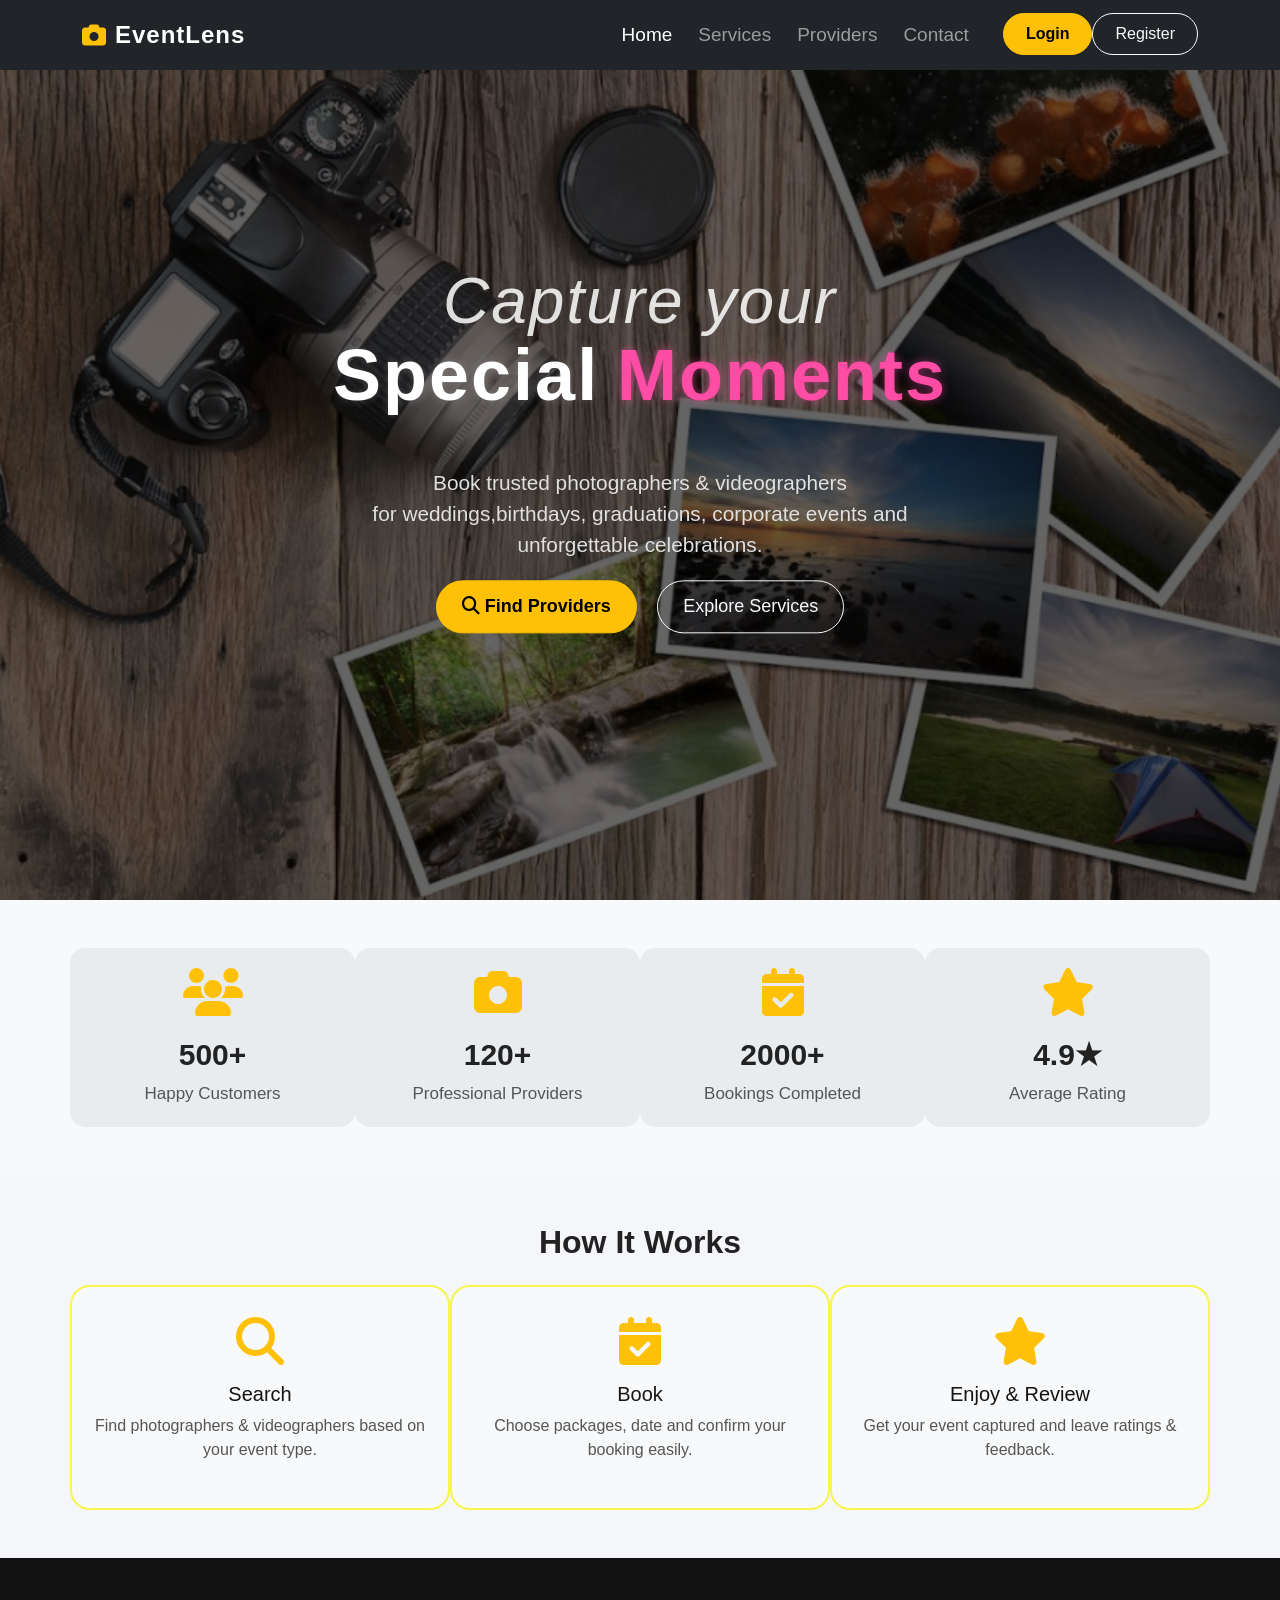
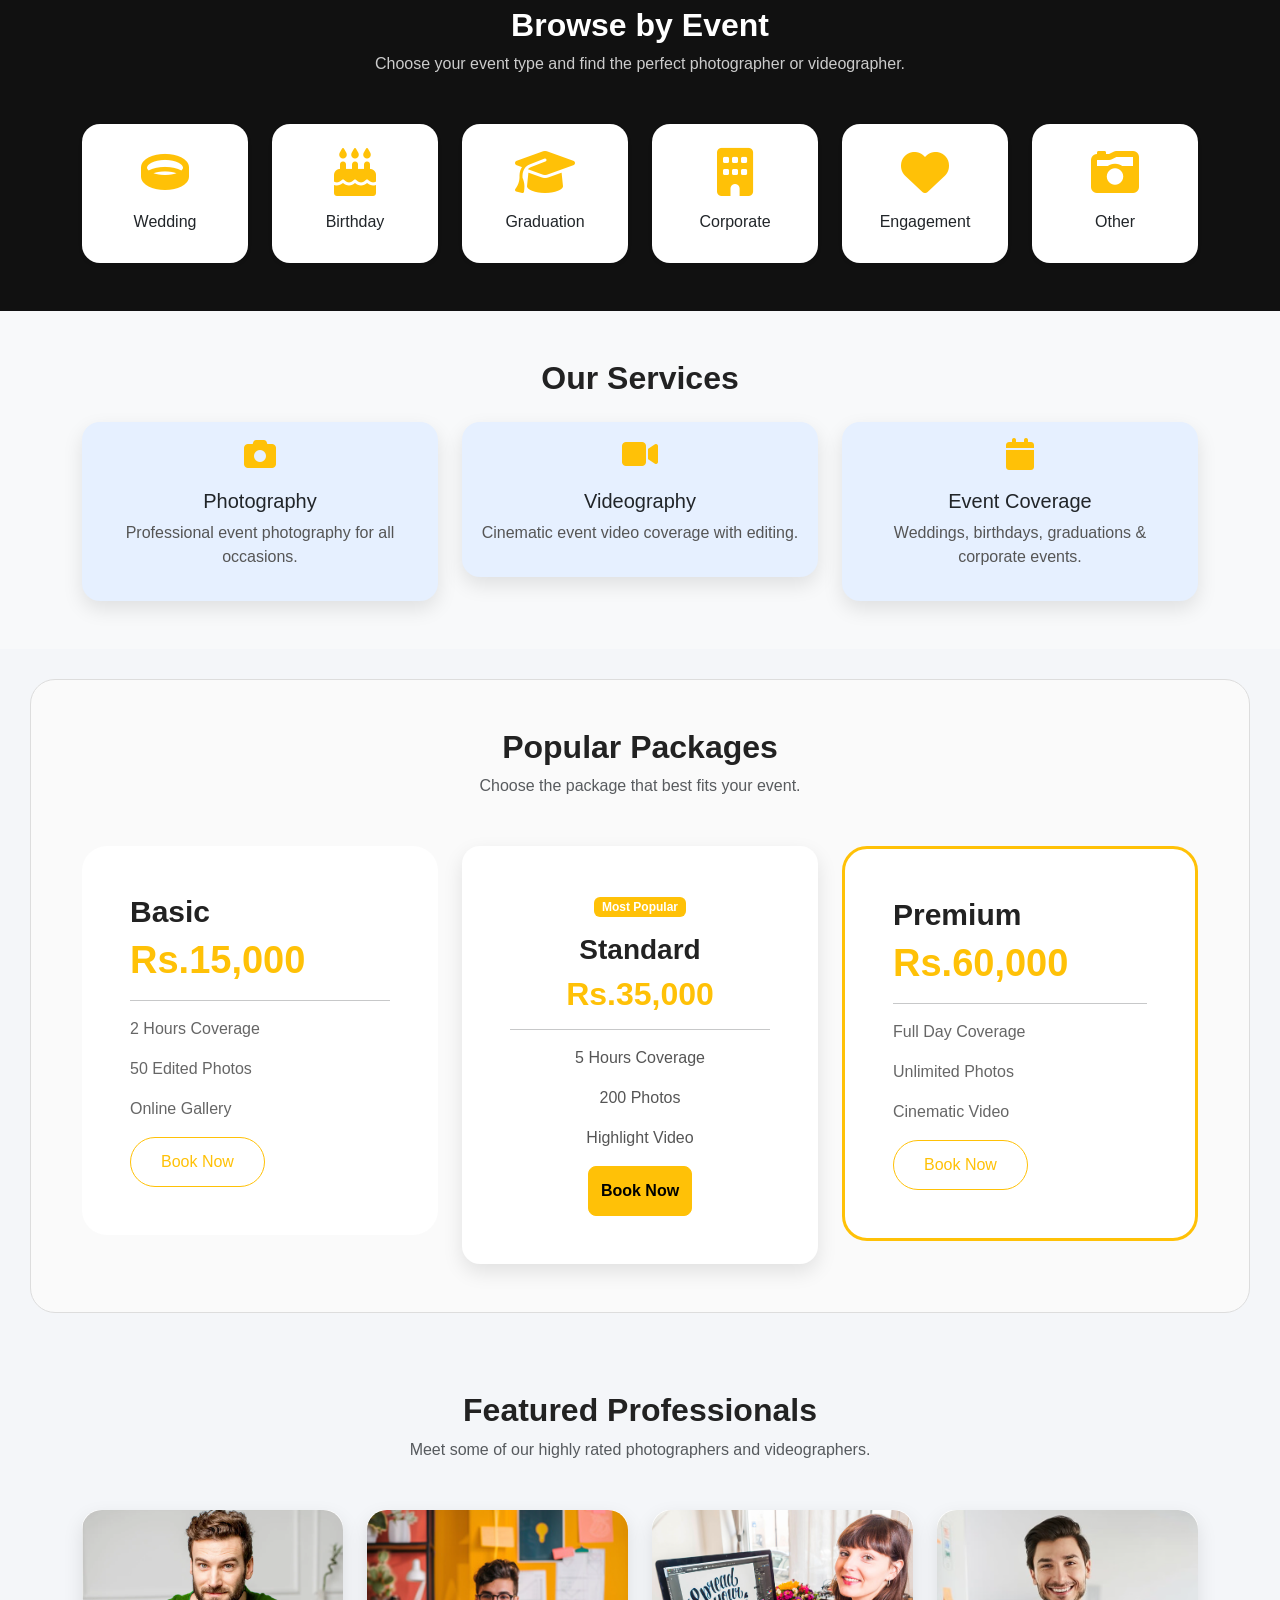
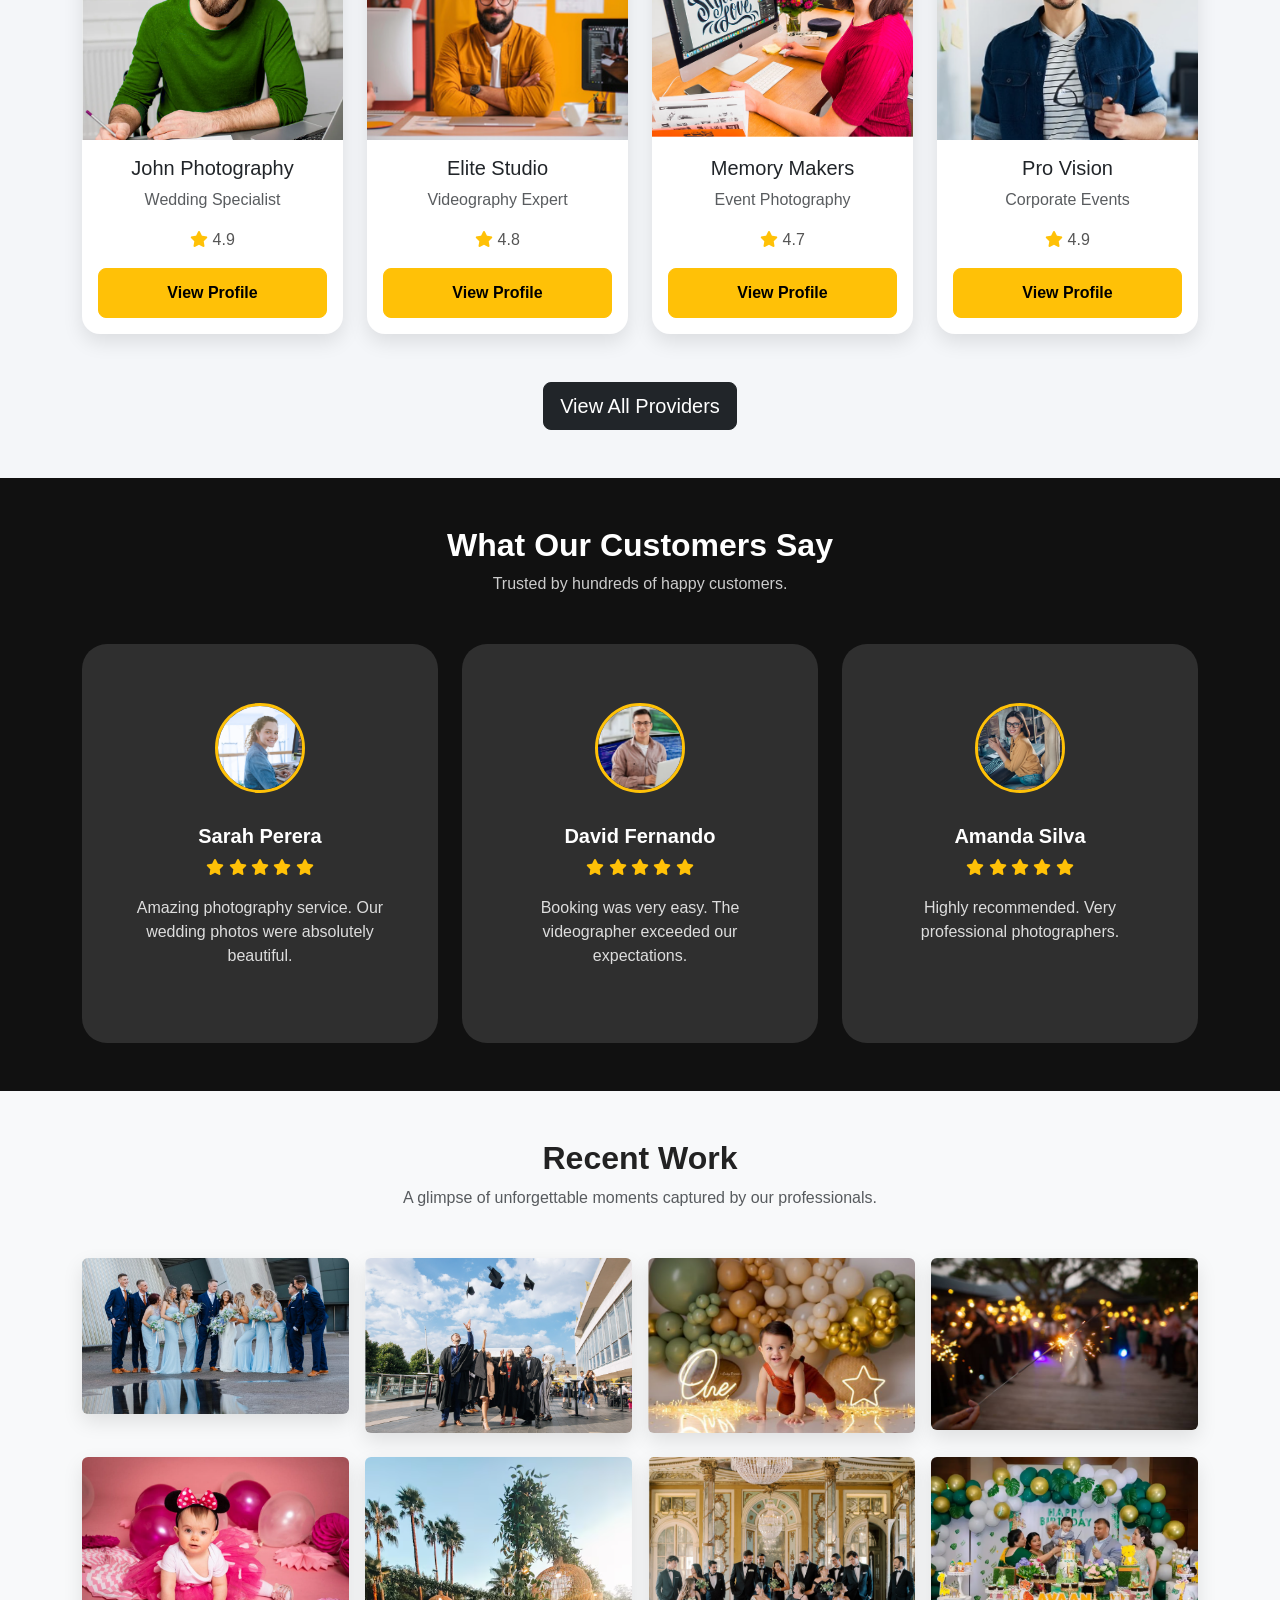
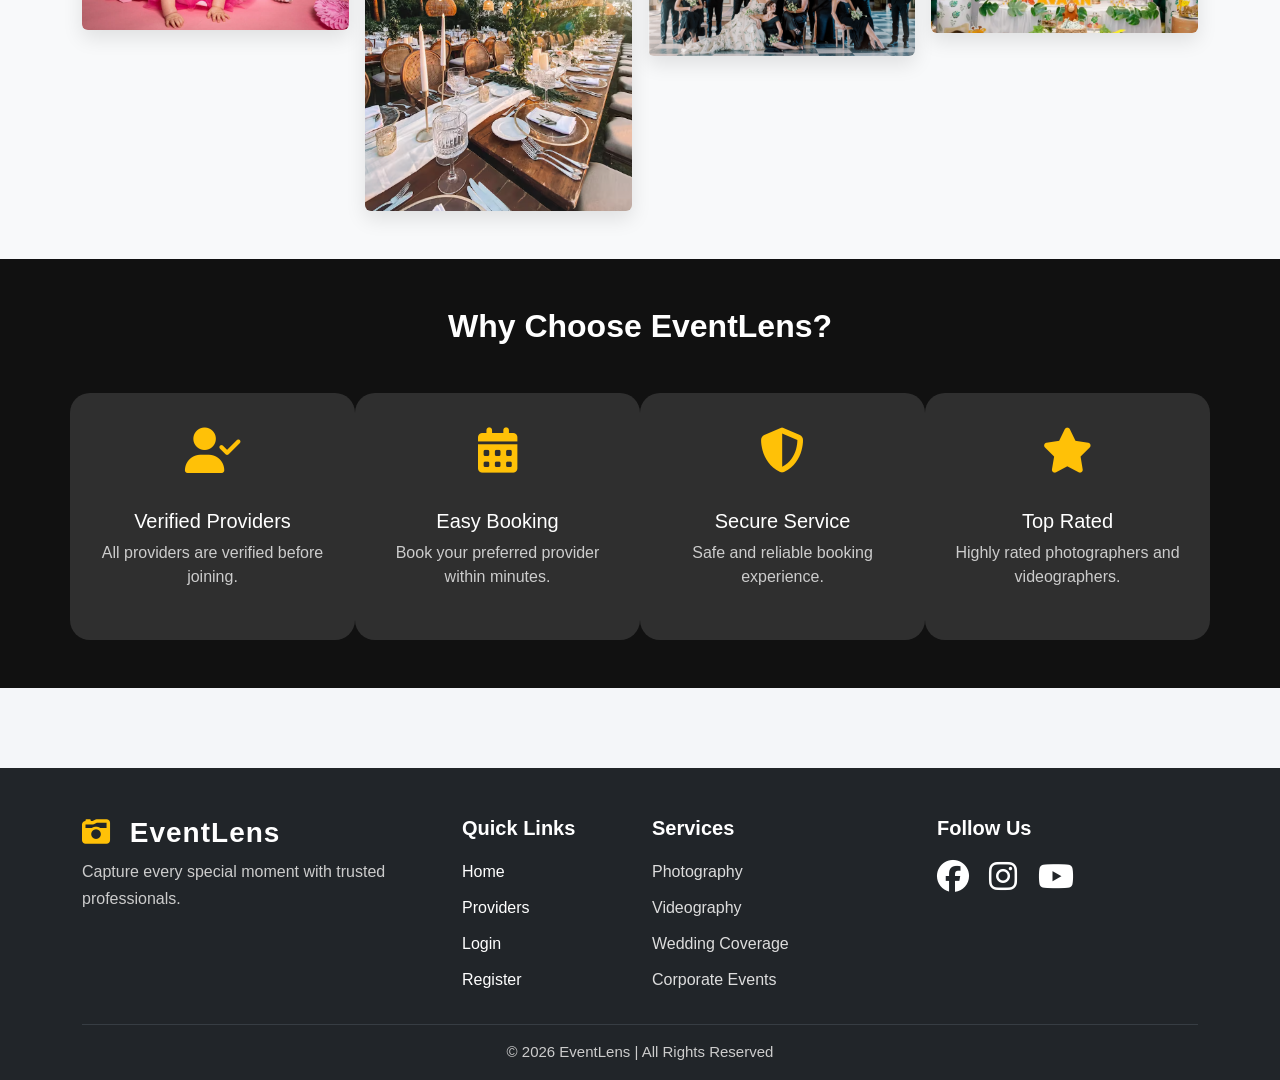
==== src/main/resources/static/index.html @ 2c68b1b3 "Initial project upload" ====
<!DOCTYPE html>
<html lang="en">
<head>
    <meta charset="UTF-8">
    <meta name="viewport" content="width=device-width, initial-scale=1.0">
    <title>EventLens | Photography & Videography Booking</title>

    <!-- Bootstrap -->
    <link href="https://cdn.jsdelivr.net/npm/bootstrap@5.3.3/dist/css/bootstrap.min.css" rel="stylesheet">

    <!-- Custom CSS -->
    <link rel="stylesheet" href="styles/style.css">

    <!-- Icons -->
    <link href="https://cdnjs.cloudflare.com/ajax/libs/font-awesome/6.5.1/css/all.min.css" rel="stylesheet">
</head>

<body>

<!-- ================= NAVBAR ================= -->
<nav class="navbar navbar-expand-lg navbar-dark bg-dark fixed-top">
    <div class="container">
        <a class="navbar-brand fw-bold d-flex align-items-center" href="index.html">
            <i class="fa fa-camera text-warning me-2 fs-4"></i>
            EventLens
        </a>

        <button class="navbar-toggler" type="button" data-bs-toggle="collapse" data-bs-target="#navMenu">
            <span class="navbar-toggler-icon"></span>
        </button>

        <div class="collapse navbar-collapse" id="navMenu">
            <ul class="navbar-nav ms-auto">
                <li class="nav-item"><a class="nav-link" href="#">Home</a></li>
                <li class="nav-item"><a class="nav-link" href="#services">Services</a></li>
                <li class="nav-item"><a class="nav-link" href="#providers">Providers</a></li>
                <li class="nav-item"><a class="nav-link" href="#contact">Contact</a></li>
                <li class="nav-item">
                    <a class="btn btn-warning ms-3" href="pages/login.html">Login</a>
                <li class="nav-item">
                    <a href="pages/register.html"
                       class="btn btn-outline-light">

                        Register

                    </a>

                </li>

                </li>
            </ul>
        </div>
    </div>
</nav>

<!-- ================= HERO SECTION ================= -->
<header class="hero-section">

    <div class="slide active" style="background-image: url('images/slide1.jpg');"></div>
    <div class="slide" style="background-image: url('images/slide2.jpg');"></div>
    <div class="slide" style="background-image: url('images/slide3.jpg');"></div>

    <div class="overlay"></div>

    <div class="hero-content text-center text-white">
        <h1 class="hero-title">
            <span class="capture-text">Capture your</span><br>

            <span class="bold-white big-text">Special</span>
            <span class="bold-pink big-text">Moments</span>
        </h1>

        <p class="hero-subtext">


            <br> Book trusted photographers & videographers
            <br>for weddings,birthdays, graduations, corporate events and </br>
            unforgettable celebrations.



        </p>

        <a href="providers.html"
           class="btn btn-warning btn-lg me-3">

            <i class="fa-solid fa-magnifying-glass"></i>

            Find Providers

        </a>

        <a href="#services"
           class="btn btn-outline-light btn-lg">

            Explore Services

        </a>
    </div>

</header>



<!-- ================= STATISTICS ================= -->

<section class="py-5 bg-light">

    <div class="container">

        <div class="row text-center">

            <div class="col-md-3 statistics-box">
                <i class="fa-solid fa-users fa-3x text-warning"></i>
                <h2 class="mt-3 fw-bold">500+</h2>
                <p>Happy Customers</p>
            </div>


            <div class="col-md-3 statistics-box">
                <i class="fa-solid fa-camera fa-3x text-warning"></i>
                <h2 class="mt-3 fw-bold">120+</h2>
                <p>Professional Providers</p>
            </div>


            <div class="col-md-3 statistics-box">
                <i class="fa-solid fa-calendar-check fa-3x text-warning"></i>
                <h2 class="mt-3 fw-bold">2000+</h2>
                <p>Bookings Completed</p>
            </div>


            <div class="col-md-3 statistics-box">
                <i class="fa-solid fa-star fa-3x text-warning"></i>
                <h2 class="mt-3 fw-bold">4.9★</h2>
                <p>Average Rating</p>
            </div>


        </div>

    </div>

</section>

<!-- ================= HOW IT WORKS ================= -->
<section class="py-5 text-center">
    <div class="container">
        <h2 class="mb-4">How It Works</h2>
        <div class="row">

            <div class="col-md-4 how-card">
                <i class="fa fa-search fa-3x text-warning"></i>
                <h5 class="mt-3">Search</h5>
                <p>Find photographers & videographers based on your event type.</p>
            </div>

            <div class="col-md-4 how-card">
                <i class="fa fa-calendar-check fa-3x text-warning"></i>
                <h5 class="mt-3">Book</h5>
                <p>Choose packages, date and confirm your booking easily.</p>
            </div>

            <div class="col-md-4 how-card">
                <i class="fa fa-star fa-3x text-warning"></i>
                <h5 class="mt-3">Enjoy & Review</h5>
                <p>Get your event captured and leave ratings & feedback.</p>
            </div>

        </div>
    </div>
</section>



<!-- ================= BROWSE BY EVENT ================= -->

<section class="py-5 event-section text-center">

    <div class="container">

        <h2 class="fw-bold mb-2">
            Browse by Event
        </h2>

        <p class="text-muted mb-5">
            Choose your event type and find the perfect photographer or videographer.
        </p>


        <div class="row g-4">


            <div class="col-md-2 col-6">
                <div class="card shadow-sm border-0 p-4">

                    <i class="fa-solid fa-ring fa-3x text-warning"></i>

                    <h6 class="mt-3">
                        Wedding
                    </h6>

                </div>
            </div>


            <div class="col-md-2 col-6">
                <div class="card shadow-sm border-0 p-4">

                    <i class="fa-solid fa-cake-candles fa-3x text-warning"></i>

                    <h6 class="mt-3">
                        Birthday
                    </h6>

                </div>
            </div>



            <div class="col-md-2 col-6">
                <div class="card shadow-sm border-0 p-4">

                    <i class="fa-solid fa-graduation-cap fa-3x text-warning"></i>

                    <h6 class="mt-3">
                        Graduation
                    </h6>

                </div>
            </div>



            <div class="col-md-2 col-6">
                <div class="card shadow-sm border-0 p-4">

                    <i class="fa-solid fa-building fa-3x text-warning"></i>

                    <h6 class="mt-3">
                        Corporate
                    </h6>

                </div>
            </div>



            <div class="col-md-2 col-6">
                <div class="card shadow-sm border-0 p-4">

                    <i class="fa-solid fa-heart fa-3x text-warning"></i>

                    <h6 class="mt-3">
                        Engagement
                    </h6>

                </div>
            </div>



            <div class="col-md-2 col-6">
                <div class="card shadow-sm border-0 p-4">

                    <i class="fa-solid fa-camera-retro fa-3x text-warning"></i>

                    <h6 class="mt-3">
                        Other
                    </h6>

                </div>
            </div>


        </div>

    </div>

</section>

<!-- ================= SERVICES ================= -->
<section id="services" class="py-5 bg-light text-center">
    <div class="container">
        <h2 class="mb-4">Our Services</h2>

        <div class="row">

            <div class="col-md-4">
                <div class="card service-card shadow">
                    <div class="card-body">
                        <i class="fa fa-camera fa-2x text-warning"></i>
                        <h5 class="mt-3">Photography</h5>
                        <p>Professional event photography for all occasions.</p>
                    </div>
                </div>
            </div>

            <div class="col-md-4">
                <div class="card service-card shadow">
                    <div class="card-body">
                        <i class="fa fa-video fa-2x text-warning"></i>
                        <h5 class="mt-3">Videography</h5>
                        <p>Cinematic event video coverage with editing.</p>
                    </div>
                </div>
            </div>

            <div class="col-md-4">
                <div class="card service-card shadow">
                    <div class="card-body">
                        <i class="fa fa-calendar fa-2x text-warning"></i>
                        <h5 class="mt-3">Event Coverage</h5>
                        <p>Weddings, birthdays, graduations & corporate events.</p>
                    </div>
                </div>
            </div>

        </div>
    </div>
</section>


<!-- ================= POPULAR PACKAGES ================= -->

<section class="py-5 package-section packages-border">

    <div class="container">

        <div class="text-center mb-5">

            <h2 class="fw-bold">
                Popular Packages
            </h2>

            <p class="text-muted">
                Choose the package that best fits your event.
            </p>

        </div>

        <div class="row g-4">

            <div class="col-lg-4">

                <div class="card package-card">

                    <div class="card-body p-5">

                        <h3>Basic</h3>

                        <h2 class="text-warning fw-bold">
                            Rs.15,000
                        </h2>

                        <hr>

                        <p>2 Hours Coverage</p>

                        <p>50 Edited Photos</p>

                        <p>Online Gallery</p>

                        <a href="providers.html"
                           class="btn btn-outline-warning">

                            Book Now

                        </a>

                    </div>

                </div>

            </div>

            <div class="col-lg-4">

                <div class="card shadow border-warning border-3 text-center h-100">

                    <div class="card-body p-5">

<span class="badge bg-warning mb-3">

Most Popular

</span>

                        <h3>Standard</h3>

                        <h2 class="text-warning fw-bold">
                            Rs.35,000
                        </h2>

                        <hr>

                        <p>5 Hours Coverage</p>

                        <p>200 Photos</p>

                        <p>Highlight Video</p>

                        <a href="providers.html"
                           class="btn btn-warning">

                            Book Now

                        </a>

                    </div>

                </div>

            </div>

            <div class="col-lg-4">

                <div class="card package-card popular-package">

                    <div class="card-body p-5">

                        <h3>Premium</h3>

                        <h2 class="text-warning fw-bold">
                            Rs.60,000
                        </h2>

                        <hr>

                        <p>Full Day Coverage</p>

                        <p>Unlimited Photos</p>

                        <p>Cinematic Video</p>

                        <a href="providers.html"
                           class="btn btn-outline-warning">

                            Book Now

                        </a>

                    </div>

                </div>

            </div>

        </div>

    </div>

</section>


<!-- ================= FEATURED PROVIDERS ================= -->

<section id="providers" class="py-5">

    <div class="container">

        <div class="text-center mb-5">

            <h2 class="fw-bold">
                Featured Professionals
            </h2>

            <p class="text-muted">
                Meet some of our highly rated photographers and videographers.
            </p>

        </div>

        <div class="row g-4">

            <!-- Provider 1 -->

            <div class="col-lg-3 col-md-6">

                <div class="card provider-card shadow border-0 h-100">

                    <img src="images/provider1.jpg" class="card-img-top home-provider-img">

                    <div class="card-body text-center">

                        <h5>John Photography</h5>

                        <p class="text-muted">
                            Wedding Specialist
                        </p>

                        <p>

                            <i class="fa-solid fa-star text-warning"></i>
                            4.9

                        </p>

                        <a href="provider_profile.html"
                           class="btn btn-warning w-100">

                            View Profile

                        </a>

                    </div>

                </div>

            </div>

            <!-- Provider 2 -->

            <div class="col-lg-3 col-md-6">

                <div class="card provider-card shadow border-0 h-100">

                    <img src="images/provider2.jpg" class="card-img-top home-provider-img">

                    <div class="card-body text-center">

                        <h5>Elite Studio</h5>

                        <p class="text-muted">
                            Videography Expert
                        </p>

                        <p>

                            <i class="fa-solid fa-star text-warning"></i>
                            4.8

                        </p>

                        <a href="provider_profile.html"
                           class="btn btn-warning w-100">

                            View Profile

                        </a>

                    </div>

                </div>

            </div>

            <!-- Provider 3 -->

            <div class="col-lg-3 col-md-6">

                <div class="card provider-card shadow border-0 h-100">

                    <img src="images/provider3.jpg" class="card-img-top home-provider-img">

                    <div class="card-body text-center">

                        <h5>Memory Makers</h5>

                        <p class="text-muted">
                            Event Photography
                        </p>

                        <p>

                            <i class="fa-solid fa-star text-warning"></i>
                            4.7

                        </p>

                        <a href="provider_profile.html"
                           class="btn btn-warning w-100">

                            View Profile

                        </a>

                    </div>

                </div>

            </div>

            <!-- Provider 4 -->

            <div class="col-lg-3 col-md-6">

                <div class="card provider-card shadow border-0 h-100">

                    <img src="images/provider4.jpg" class="card-img-top home-provider-img">

                    <div class="card-body text-center">

                        <h5>Pro Vision</h5>

                        <p class="text-muted">
                            Corporate Events
                        </p>

                        <p>

                            <i class="fa-solid fa-star text-warning"></i>
                            4.9

                        </p>

                        <a href="provider_profile.html"
                           class="btn btn-warning w-100">

                            View Profile

                        </a>

                    </div>

                </div>

            </div>

        </div>

        <div class="text-center mt-5">

            <a href="providers.html"
               class="btn btn-dark btn-lg">

                View All Providers

            </a>

        </div>

    </div>

</section>

<!-- ================= CUSTOMER TESTIMONIALS ================= -->

<section class="py-5 testimonial-section">

    <div class="container">

        <div class="text-center mb-5">

            <h2 class="fw-bold">What Our Customers Say</h2>

            <p class="text-muted">
                Trusted by hundreds of happy customers.
            </p>

        </div>

        <div class="row g-4">

            <div class="col-lg-4">

                <div class="testimonial-card">

                    <div class="card-body text-center p-4">

                        <img src="images/customer1.jpg"
                             class="rounded-circle mb-3"
                             width="90"
                             height="90">

                        <h5>Sarah Perera</h5>

                        <p>
                            <i class="fa-solid fa-star text-warning"></i>
                            <i class="fa-solid fa-star text-warning"></i>
                            <i class="fa-solid fa-star text-warning"></i>
                            <i class="fa-solid fa-star text-warning"></i>
                            <i class="fa-solid fa-star text-warning"></i>
                        </p>

                        <p class="text-muted">
                            Amazing photography service.
                            Our wedding photos were absolutely beautiful.
                        </p>

                    </div>

                </div>

            </div>

            <div class="col-lg-4">

                <div class="testimonial-card">

                    <div class="card-body text-center p-4">

                        <img src="images/customer2.jpg"
                             class="rounded-circle mb-3"
                             width="90"
                             height="90">

                        <h5>David Fernando</h5>

                        <p>
                            <i class="fa-solid fa-star text-warning"></i>
                            <i class="fa-solid fa-star text-warning"></i>
                            <i class="fa-solid fa-star text-warning"></i>
                            <i class="fa-solid fa-star text-warning"></i>
                            <i class="fa-solid fa-star text-warning"></i>
                        </p>

                        <p class="text-muted">
                            Booking was very easy.
                            The videographer exceeded our expectations.
                        </p>

                    </div>

                </div>

            </div>

            <div class="col-lg-4">

                <div class="testimonial-card">

                    <div class="card-body text-center p-4">

                        <img src="images/customer3.jpg"
                             class="rounded-circle mb-3"
                             width="90"
                             height="90">

                        <h5>Amanda Silva</h5>

                        <p>
                            <i class="fa-solid fa-star text-warning"></i>
                            <i class="fa-solid fa-star text-warning"></i>
                            <i class="fa-solid fa-star text-warning"></i>
                            <i class="fa-solid fa-star text-warning"></i>
                            <i class="fa-solid fa-star text-warning"></i>
                        </p>

                        <p class="text-muted">
                            Highly recommended.
                            Very professional photographers.
                        </p>

                    </div>

                </div>

            </div>

        </div>

    </div>

</section>


<!-- ================= GALLERY ================= -->

<section class="py-5 bg-light">

    <div class="container">

        <div class="text-center mb-5">

            <h2 class="fw-bold">Recent Work</h2>

            <p class="text-muted">
                A glimpse of unforgettable moments captured by our professionals.
            </p>

        </div>

        <div class="gallery"></div>
        <div class="row g-3">

            <div class="col-md-3">
                <img src="images/gallery1.jpg" class="img-fluid rounded shadow">
            </div>

            <div class="col-md-3">
                <img src="images/gallery2.jpg" class="img-fluid rounded shadow">
            </div>

            <div class="col-md-3">
                <img src="images/gallery3.jpg" class="img-fluid rounded shadow">
            </div>

            <div class="col-md-3">
                <img src="images/gallery4.jpg" class="img-fluid rounded shadow">
            </div>

        </div>



        <!-- Row 2 -->
        <div class="row g-3 mt-2">

            <div class="col-md-3">
                <img src="images/gallery5.jpg" class="img-fluid rounded shadow">
            </div>

            <div class="col-md-3">
                <img src="images/gallery6.jpg" class="img-fluid rounded shadow">
            </div>

            <div class="col-md-3">
                <img src="images/gallery7.jpg" class="img-fluid rounded shadow">
            </div>

            <div class="col-md-3">
                <img src="images/gallery8.jpg" class="img-fluid rounded shadow">
            </div>

        </div>
    </div>

    </div>

</section>

<!-- ================= WHY CHOOSE US ================= -->

<section class="py-5 why-section">

    <div class="container">

        <div class="text-center mb-5">

            <h2 class="fw-bold">

                Why Choose EventLens?

            </h2>

        </div>

        <div class="row text-center g-4">

            <div class="col-md-3 why-card">

                <i class="fa-solid fa-user-check fa-3x text-warning mb-3"></i>

                <h5>Verified Providers</h5>

                <p class="text-muted">

                    All providers are verified before joining.

                </p>

            </div>

            <div class="col-md-3 why-card">

                <i class="fa-solid fa-calendar-days fa-3x text-warning mb-3"></i>

                <h5>Easy Booking</h5>

                <p class="text-muted">

                    Book your preferred provider within minutes.

                </p>

            </div>

            <div class="col-md-3 why-card">

                <i class="fa-solid fa-shield-halved fa-3x text-warning mb-3"></i>

                <h5>Secure Service</h5>

                <p class="text-muted">

                    Safe and reliable booking experience.

                </p>

            </div>

            <div class="col-md-3 why-card">

                <i class="fa-solid fa-star fa-3x text-warning mb-3"></i>

                <h5>Top Rated</h5>

                <p class="text-muted">

                    Highly rated photographers and videographers.

                </p>

            </div>

        </div>

    </div>

</section>



<!-- ================= FOOTER ================= -->

<footer class="bg-dark text-white pt-5 pb-3">

    <div class="container">

        <div class="row">

            <div class="col-lg-4">

                <h3>

                    <i class="fa-solid fa-camera-retro text-warning"></i>

                    EventLens

                </h3>

                <p>

                    Capture every special moment with trusted professionals.

                </p>

            </div>

            <div class="col-lg-2">

                <h5>Quick Links</h5>

                <ul class="list-unstyled">

                    <li><a href="index.html" class="text-white text-decoration-none">Home</a></li>

                    <li><a href="providers.html" class="text-white text-decoration-none">Providers</a></li>

                    <li><a href="pages/login.html" class="text-white text-decoration-none">Login</a></li>

                    <li><a href="pages/register.html" class="text-white text-decoration-none">Register</a></li>

                </ul>

            </div>

            <div class="col-lg-3">

                <h5>Services</h5>

                <ul class="list-unstyled">

                    <li>Photography</li>

                    <li>Videography</li>

                    <li>Wedding Coverage</li>

                    <li>Corporate Events</li>

                </ul>

            </div>

            <div class="col-lg-3">

                <h5>Follow Us</h5>

                <i class="fab fa-facebook fa-2x me-3"></i>

                <i class="fab fa-instagram fa-2x me-3"></i>

                <i class="fab fa-youtube fa-2x"></i>

            </div>

        </div>

        <hr class="border-secondary">

        <div class="text-center">

            © 2026 EventLens | All Rights Reserved

        </div>

    </div>

</footer>

<!-- Bootstrap -->

<script src="https://cdn.jsdelivr.net/npm/bootstrap@5.3.3/dist/js/bootstrap.bundle.min.js"></script>

<!-- Hero Slider -->

<script>

    let slides = document.querySelectorAll(".slide");

    let current = 0;

    function showNextSlide(){

        slides[current].classList.remove("active");

        current=(current+1)%slides.length;

        slides[current].classList.add("active");

    }

    setInterval(showNextSlide,4000);

</script>



<script>

    const sections = document.querySelectorAll("section, footer");
    const navLinks = document.querySelectorAll(".nav-link");

    window.addEventListener("scroll", () => {

        let current = "";

        sections.forEach(section => {

            const sectionTop = section.offsetTop - 100;

            if(scrollY >= sectionTop){
                current = section.getAttribute("id");
            }

        });


        navLinks.forEach(link => {

            link.classList.remove("active");

            if(link.getAttribute("href") === "#" + current){

                link.classList.add("active");

            }

        });

    });

</script>

</body>
</html>
---- src/main/resources/static/styles/style.css ----
/* ================= GENERAL ================= */

body {
    margin: 0;
    padding: 0;
    font-family: Arial, sans-serif;
}

/* ================= HERO SECTION ================= */

.hero-section {
    position: relative;
    height: 100vh;
    overflow: hidden;
}

/* SLIDES */
.slide {
    position: absolute;
    top: 0;
    left: 0;
    width: 100%;
    height: 100%;

    background-size: cover;
    background-position: center;
    background-repeat: no-repeat;

    opacity: 0;
    transition: opacity 1s ease-in-out;

    z-index: 0;
}

/* ACTIVE SLIDE */
.slide.active {
    opacity: 1;
}

/* DARK OVERLAY */
.overlay {
    position: absolute;
    top: 0;
    left: 0;
    width: 100%;
    height: 100%;

    background: rgba(0, 0, 0, 0.6);

    z-index: 1;
}

/* HERO TEXT */
.hero-content {
    position: relative;
    z-index: 2;
    text-align: center;

    top: 50%;
    transform: translateY(-50%);
}

/* TEXT STYLES */
.italic-white {
    font-style: italic;
    color: white;
    font-weight: 400;
}

.bold-white {
    font-weight: 800;
    color: white;
}

.bold-pink {
    font-weight: 800;
    color: #ff4da6;
}

/* ================= SERVICE CARDS ================= */

.service-card {
    transition: 0.3s;
    border: none;
}

.service-card:hover {
    transform: translateY(-10px);
}

/* ================= PROVIDER CARDS ================= */

.provider-card {
    transition: 0.3s;
}

.provider-card:hover {
    transform: scale(1.05);
}

/* ================= BUTTON ================= */

.btn-warning {
    font-weight: bold;
}


/* LOGIN BACKGROUND */
.login-body {
    background: linear-gradient(rgba(0,0,0,0.7), rgba(0,0,0,0.7)),
    url('https://images.unsplash.com/photo-1529634895976-e0c8f7d0f1e3') center/cover;
    height: 100vh;
}

/* LOGIN CARD */
.login-card {
    width: 400px;
    border: none;
    border-radius: 12px;
}
.brand-text {
    letter-spacing: 1px;
    color: white;
}


/*  register form  */
.register-body {
    background: linear-gradient(rgba(0,0,0,0.7), rgba(0,0,0,0.7)),
    url('https://images.unsplash.com/photo-1529634895976-e0c8f7d0f1e3') center/cover;
    min-height: 100vh;
}

.register-card {
    max-width: 600px;
    margin: auto;
    border-radius: 12px;
    border: none;
}
/* navbar*/
.navbar-brand {
    font-size: 24px;
    letter-spacing: 1px;
}

.navbar-nav .nav-link {
    font-size: 19px;
    margin-right: 10px;
}

.navbar .btn {
    font-size: 16px;
    padding: 6px 19px;
}


/* MAIN TITLE */
.hero-title {
    font-size: 4rem;
    font-weight: 800;
    line-height: 1.2;
    margin-bottom: 20px;
}

/* BIG WORDS (Special / Moments) */
.big-text {
    font-size: 4.5rem;
    letter-spacing: 2px;
}

/* SUB TEXT */
.hero-subtext {
    font-size: 1.3rem;
    color: #e0e0e0;
    max-width: 700px;
    margin: 0 auto;
}

/* OPTIONAL: glow effect */
.bold-pink {
    color: #ff4da6;
    text-shadow: 0 0 10px rgba(255, 77, 166, 0.5);
}

.bold-white {
    color: white;
    text-shadow: 0 0 10px rgba(255,255,255,0.2);
}

.hero-content .btn {
    margin-top: 20px;
    padding: 12px 25px;
    font-size: 18px;
    border-radius: 30px;
}

.capture-text {
    font-style: italic;
    font-weight: 180;
    letter-spacing: 2px;
    color: rgba(255,255,255,0.85);
}

.hero-title {
    line-height: 1.1;
}

.service-card {
    background-color: #e6f0ff;  /* light blue */
}

.how-card {
    background-color: #f8f9fa;   /* same as service card */
    color: rgb(21, 20, 20);
    padding: 15px;
    border-radius: 10px;
    transition: 0.3s;
    border-radius: 20px;
}


.register-link {
    color: #b8860b;  /* dark golden color */
    text-decoration: none;
}

.register-link:hover {
    color: #8b6508;  /* even darker on hover */
    text-decoration: underline;
}


/*dashboard*/
.dashboard-body {
    background-color: #f4f6f9;
}

/* PROFILE CARD */
.profile-card {
    border: none;
    border-radius: 12px;
}

/* DASHBOARD CARDS */
.card {
    border-radius: 12px;
}

/* TABLE STYLE */
table {
    background: white;
}




/*providers.html*/
/* PAGE BACKGROUND */
body {
    background-color: #f4f6f9;
}

/* PROVIDER CARD */
.card {
    border: none;
    border-radius: 12px;
    transition: 0.3s;
}

/* HOVER EFFECT */
.card:hover {
    transform: translateY(-8px);
    box-shadow: 0 10px 25px rgba(0,0,0,0.15);
}

/* CARD IMAGE */
.card-img-top {
    border-top-left-radius: 12px;
    border-top-right-radius: 12px;
}

/* BUTTON */
.btn-primary {
    background-color: #055eac;
    border: none;
}

.btn-primary:hover {
    background-color: #918f07;
}



/*provider-profile*/
/* PROFILE CARD */
.card {
    border-radius: 15px;
}

/* PROFILE TITLE */
h2 {
    font-weight: bold;
    color: #222;
}

/* TEXT STYLE */
p {
    color: #555;
}

/* PORTFOLIO IMAGES */
img {
    border-radius: 10px;
    transition: 0.3s;
}

/* IMAGE HOVER EFFECT */
img:hover {
    transform: scale(1.05);
}

/* BOOK BUTTON */
.btn-warning {
    font-weight: bold;
    padding: 12px 30px;
    border-radius: 30px;
}
.card {
    border-radius: 12px;
    transition: 0.3s;
}

.card:hover {
    transform: translateY(-8px);
}
.provider-img {
    height: 200px;
    width: 200px;
    object-fit: cover;
    border-radius: 50%;
    margin: 20px auto 0;
    display: block;
    border: 3px solid #ffc107;
}

/* customer_dashboard*/

/* Dashboard Background */

.dashboard-bg{

    background:#f4f6f9;

}

/* Dashboard Cards */

.dashboard-card{

    border:none;

    border-radius:15px;

    transition:.3s;

}

.dashboard-card:hover{

    transform:translateY(-8px);

    box-shadow:0 12px 25px rgba(0,0,0,.15);

}

/* Table */

.table{

    margin-bottom:0;

}

/* Footer */

footer{

    margin-top:80px;

}




/* ================= BOOKING PAGE ================= */

body {
    background: #f4f6f9;
}

/* Center booking card nicely */
.card {
    border: none;
    border-radius: 12px;
}

/* Booking title */
h3 {
    font-weight: 700;
    color: #222;
}

/* Input fields */
.form-control,
.form-select {
    border-radius: 8px;
    padding: 10px;
    border: 1px solid #ddd;
    transition: 0.3s;
}

/* Focus effect */
.form-control:focus,
.form-select:focus {
    border-color: #ffc107;
    box-shadow: 0 0 8px rgba(255, 193, 7, 0.4);
}

/* Labels */
.form-label {
    font-weight: 600;
    color: #444;
}

/* Button styling */
.btn-warning {
    font-weight: bold;
    padding: 12px;
    border-radius: 8px;
    transition: 0.3s;
}

/* Button hover effect */
.btn-warning:hover {
    background: #e0a800;
    transform: scale(1.02);
}

/* Card shadow improvement */
.shadow {
    box-shadow: 0 8px 20px rgba(0,0,0,0.1) !important;
}

/* Navbar spacing fix */
.navbar {
    padding: 12px 0;
}

/* Small animation for card */
.card {
    animation: fadeIn 0.5s ease-in-out;
}

@keyframes fadeIn {
    from {
        opacity: 0;
        transform: translateY(20px);
    }
    to {
        opacity: 1;
        transform: translateY(0);
    }
}


/*review page*/
/*================ REVIEW PAGE ================*/

.review-body{
    background:#f5f6fa;
}

.review-card{
    border:none;
    border-radius:15px;
}

.star-rating{

    font-size:42px;

}

.star{

    cursor:pointer;

    color:#cfcfcf;

    margin:0 6px;

    transition:.3s;

}

.star:hover{

    transform:scale(1.2);

}

.star.active{

    color:#ffc107;

}

textarea{

    resize:none;

}

.review-card button{

    font-size:18px;

    font-weight:bold;

}




/*customer_profile*/

/*================ CUSTOMER PROFILE =================*/

.customer-profile-img{

    width:220px;
    height:220px;

    border-radius:50%;

    object-fit:cover;

    border:6px solid #ffc107;

    box-shadow:0 5px 15px rgba(0,0,0,.2);

}

form label{

    font-weight:600;

}

form input,
form select{

    border-radius:10px;

}

.card{

    border-radius:18px;

}




/*new */
/* ===========================================
   NEW HOMEPAGE SECTIONS
   Statistics, Packages, Testimonials,
   Gallery, Footer Enhancement
=========================================== */


/* ================= STATISTICS ================= */


.statistics-section{

    background:#f8f9fa;

}


.statistics-box{

    padding:30px 20px;

    transition:0.3s ease;

}


.statistics-box:hover{

    transform:translateY(-10px);

}


.statistics-box i{

    color:#ffc107;

    transition:0.3s;

}


.statistics-box:hover i{

    transform:scale(1.2);

}


.statistics-box h2{

    font-size:40px;

    font-weight:800;

    margin-top:15px;

}


.statistics-box p{

    color:#555;

    font-size:17px;

}




/* ================= BROWSE EVENT SECTION ================= */


.event-section{

    background:#111;

}


.event-section h2{

    color:white;

}


.event-section>div>p{

    color:#cccccc !important;

}



.event-card{

    background:#2f2f2f;

    border-radius:20px;

    padding:30px 15px;

    height:100%;

    transition:0.4s;

}



.event-card:hover{

    transform:translateY(-12px);

    box-shadow:0 15px 35px rgba(255,193,7,0.25);

}



.event-card i{

    color:#ffc107;

    font-size:45px;

}



.event-card h6{

    color:white;

    margin-top:20px;

    font-size:17px;

}





/* ================= POPULAR PACKAGES ================= */


.package-section{

    background:white;

}


.package-card{

    border-radius:25px;

    transition:0.4s;

    overflow:hidden;

}



.package-card:hover{

    transform:translateY(-12px);

    box-shadow:0 20px 40px rgba(0,0,0,0.15);

}



.package-card .card-body{

    padding:45px 30px;

}



.package-card h3{

    font-size:30px;

    font-weight:700;

}



.package-card h2{

    color:#ffc107;

    font-size:38px;

}



.package-card p{

    color:#666;

    font-size:16px;

}



.package-card .btn{

    border-radius:30px;

    padding:12px 30px;

}



.popular-package{

    border:3px solid #ffc107 !important;

}





/* ================= TESTIMONIAL SECTION ================= */


.testimonial-section{

    background:#111;

}



.testimonial-section h2{

    color:white;

}



.testimonial-section>div>div>p{

    color:#ccc !important;

}



.testimonial-card{

    background:#2f2f2f;

    border-radius:25px;

    padding:35px 25px;

    height:100%;

    text-align:center;

    transition:0.4s;

}



.testimonial-card:hover{

    transform:translateY(-10px);

    box-shadow:0 15px 35px rgba(255,193,7,0.25);

}



.testimonial-card img{

    width:90px;

    height:90px;

    object-fit:cover;

    border-radius:50%;

    border:3px solid #ffc107;

}



.testimonial-card h5{

    color:white;

    margin-top:15px;

    font-weight:700;

}



.testimonial-card p{

    color:#ddd !important;

}



.testimonial-card .stars i{

    color:#ffc107;

}






/* ================= GALLERY ================= */


.gallery-section{

    background:#f8f9fa;

}



.gallery-box{

    overflow:hidden;

    border-radius:20px;

}



.gallery-box img{

    width:100%;

    height:250px;

    object-fit:cover;

    transition:0.5s;

}



.gallery-box:hover img{

    transform:scale(1.1);

}





/* ================= WHY CHOOSE EVENTLENS ================= */


.why-section{

    background:#111;

}



.why-section h2{

    color:white;

}



.why-card{

    background:#2f2f2f;

    padding:35px 20px;

    border-radius:20px;

    text-align:center;

    height:100%;

    transition:0.4s;

}



.why-card:hover{

    transform:translateY(-10px);

    box-shadow:0 15px 35px rgba(255,193,7,0.25);

}



.why-card i{

    color:#ffc107;

    font-size:45px;

}



.why-card h5{

    color:white;

    margin-top:20px;

}



.why-card p{

    color:#ccc !important;

}






/* ================= PROFESSIONAL FOOTER ================= */


.footer-section{

    background:#111;

    color:white;

}



.footer-section h3,
.footer-section h5{

    font-weight:700;

}



.footer-section h5{

    color:#ffc107;

}



.footer-section p{

    color:#ccc;

}



.footer-section ul{

    padding:0;

}



.footer-section ul li{

    list-style:none;

    margin-bottom:10px;

}



.footer-section a{

    color:white;

    text-decoration:none;

}



.footer-section a:hover{

    color:#ffc107;

}



.footer-section i{

    font-size:25px;

    margin-right:15px;

    transition:0.3s;

}



.footer-section i:hover{

    color:#ffc107;

    transform:translateY(-5px);

}




/* ================= MOBILE ================= */


@media(max-width:768px){


    .statistics-box h2{

        font-size:32px;

    }


    .package-card .card-body{

        padding:30px 20px;

    }


    .gallery-box img{

        height:200px;

    }


}

/*   providers   */
/* ================= HOME PAGE PROVIDER IMAGES ================= */

.home-provider-img{

    width:100%;

    height:230px;

    object-fit:cover;

    border-radius:20px 20px 0 0;

    display:block;

}

/* ===========================================
   FOOTER DESIGN
=========================================== */


footer{

    background:#111 !important;

    color:white;

}



/* Footer Brand */


footer h3{

    font-weight:700;

    letter-spacing:1px;

}



footer h3 i{

    margin-right:10px;

}



footer p{

    color:#ccc;

    line-height:1.7;

}



/* Footer Headings */


footer h5{

    color:white;

    font-weight:700;

    margin-bottom:20px;

}



/* Quick Links */


footer ul li{

    margin-bottom:12px;

}



footer ul li a{

    color:white !important;

    text-decoration:none;

    transition:0.3s;

}



footer ul li a:hover{

    color:#ffc107 !important;

    padding-left:8px;

}



/* Services List */


footer ul li{

    color:#ddd;

}



/* Social Media Icons */


footer .fab{

    color:white;

    cursor:pointer;

    transition:0.3s ease;

}



footer .fab:hover{

    color:#ffc107;

    transform:translateY(-5px) scale(1.1);

}



/* Click / Active Effect */


footer .fab:active{

    color:#ffc107;

    transform:scale(0.9);

}



/* Horizontal Line */


footer hr{

    opacity:0.3;

}



/* Copyright */


footer .text-center{

    color:#ccc;

    font-size:15px;

}



/* Mobile Footer */


@media(max-width:768px){


    footer .col-lg-4,
    footer .col-lg-2,
    footer .col-lg-3{

        text-align:center;

        margin-bottom:30px;

    }


}

/* Footer Brand Text */

footer h3{

    color:white !important;

    font-weight:700;

    letter-spacing:1px;

}

.navbar .btn{

    border-radius:25px;
    padding:8px 22px;

}

/* ================= HOW IT WORKS CARDS ================= */

.how-card{

    border:2px solid #f6f64d;   /* black border */

    border-radius:20px;      /* rounded corners */

    padding:30px 20px;

    transition:0.3s ease;

}


.how-card:hover{

    transform:translateY(-8px);

    box-shadow:0 10px 25px rgba(0,0,0,0.15);

}



/* ================= STATISTICS BOXES ================= */

.statistics-box{

    background:#e9ecef;

    border-radius:15px;

    padding:20px 10px;

    transition:0.3s ease;

}


.statistics-box:hover{

    transform:translateY(-5px);

    box-shadow:0 8px 20px rgba(0,0,0,0.15);

}


.statistics-box i{

    margin-bottom:5px;

}


.statistics-box h2{

    font-size:30px;

}


.statistics-box p{

    margin-bottom:0;

    color:#555;

}



.packages-border{

    border:1px solid #ddd;

    border-radius:25px;

    margin:30px;

    background:#fafafa;

}
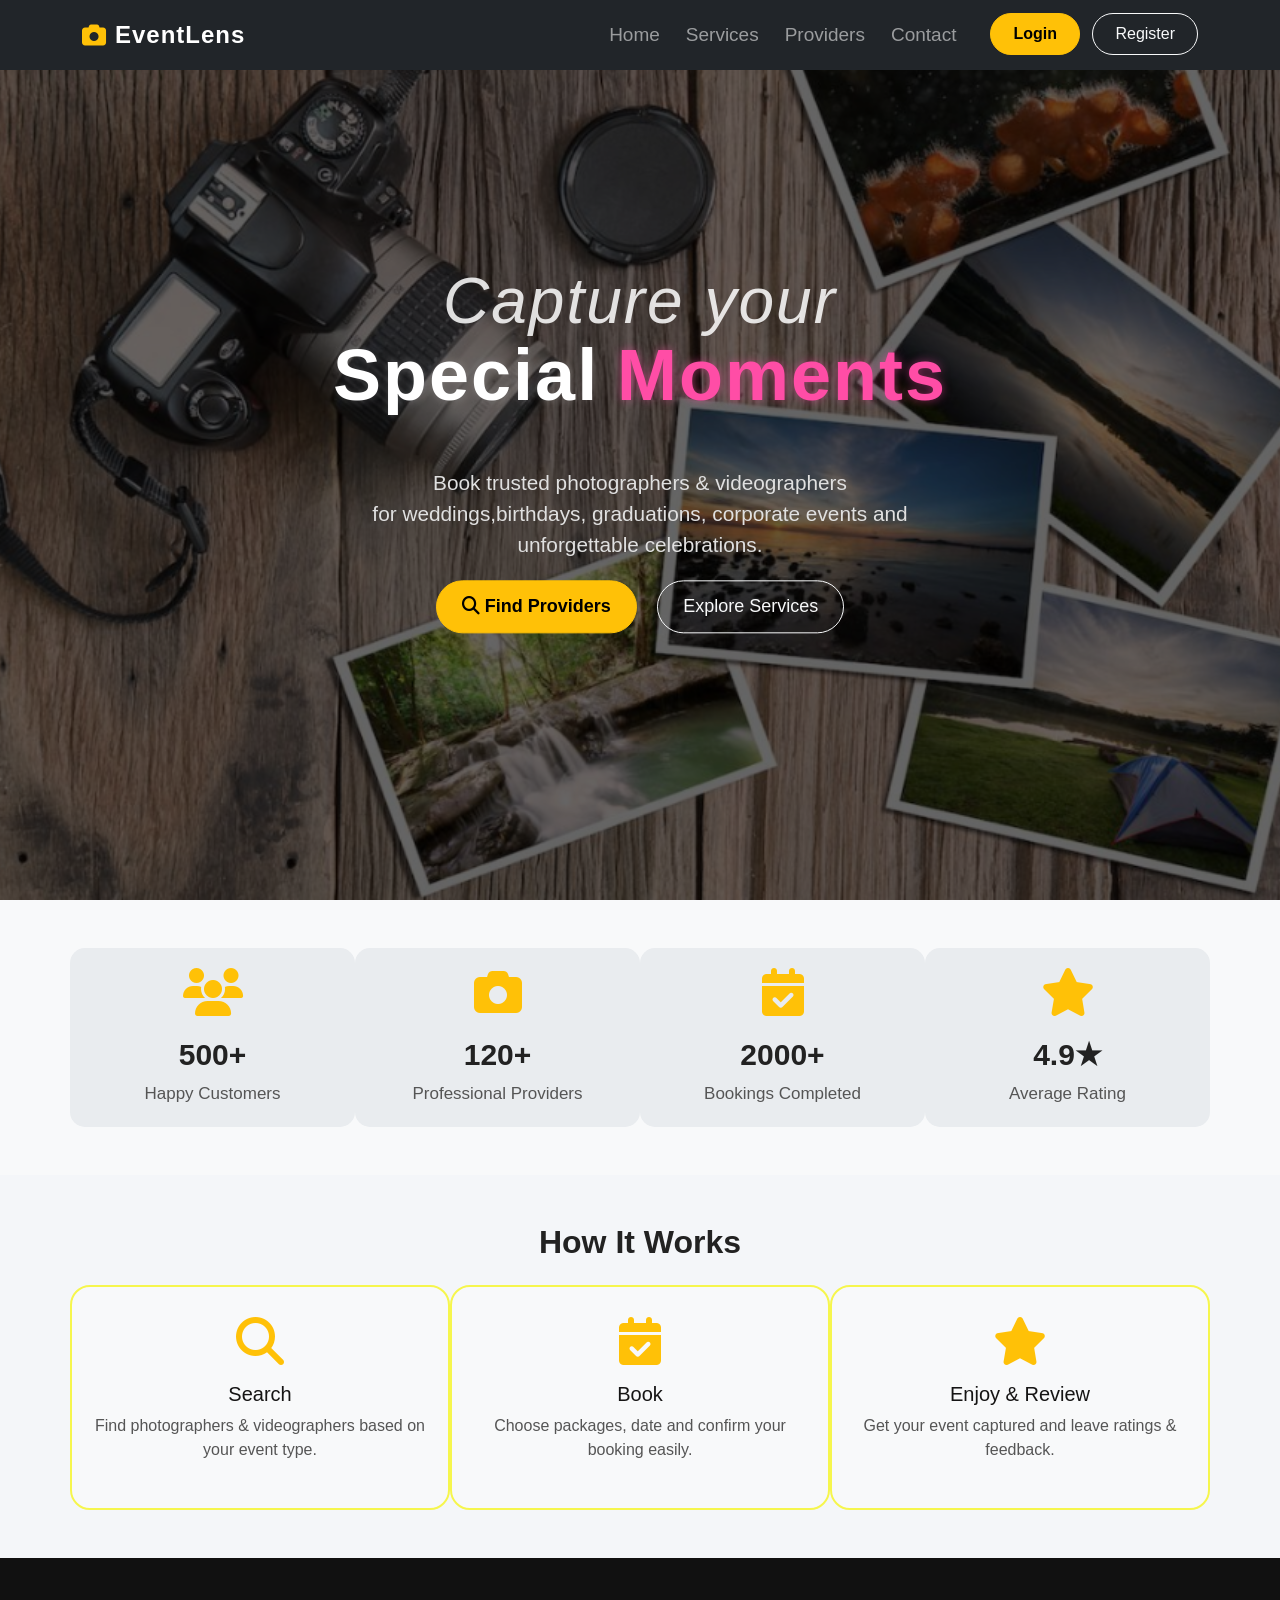
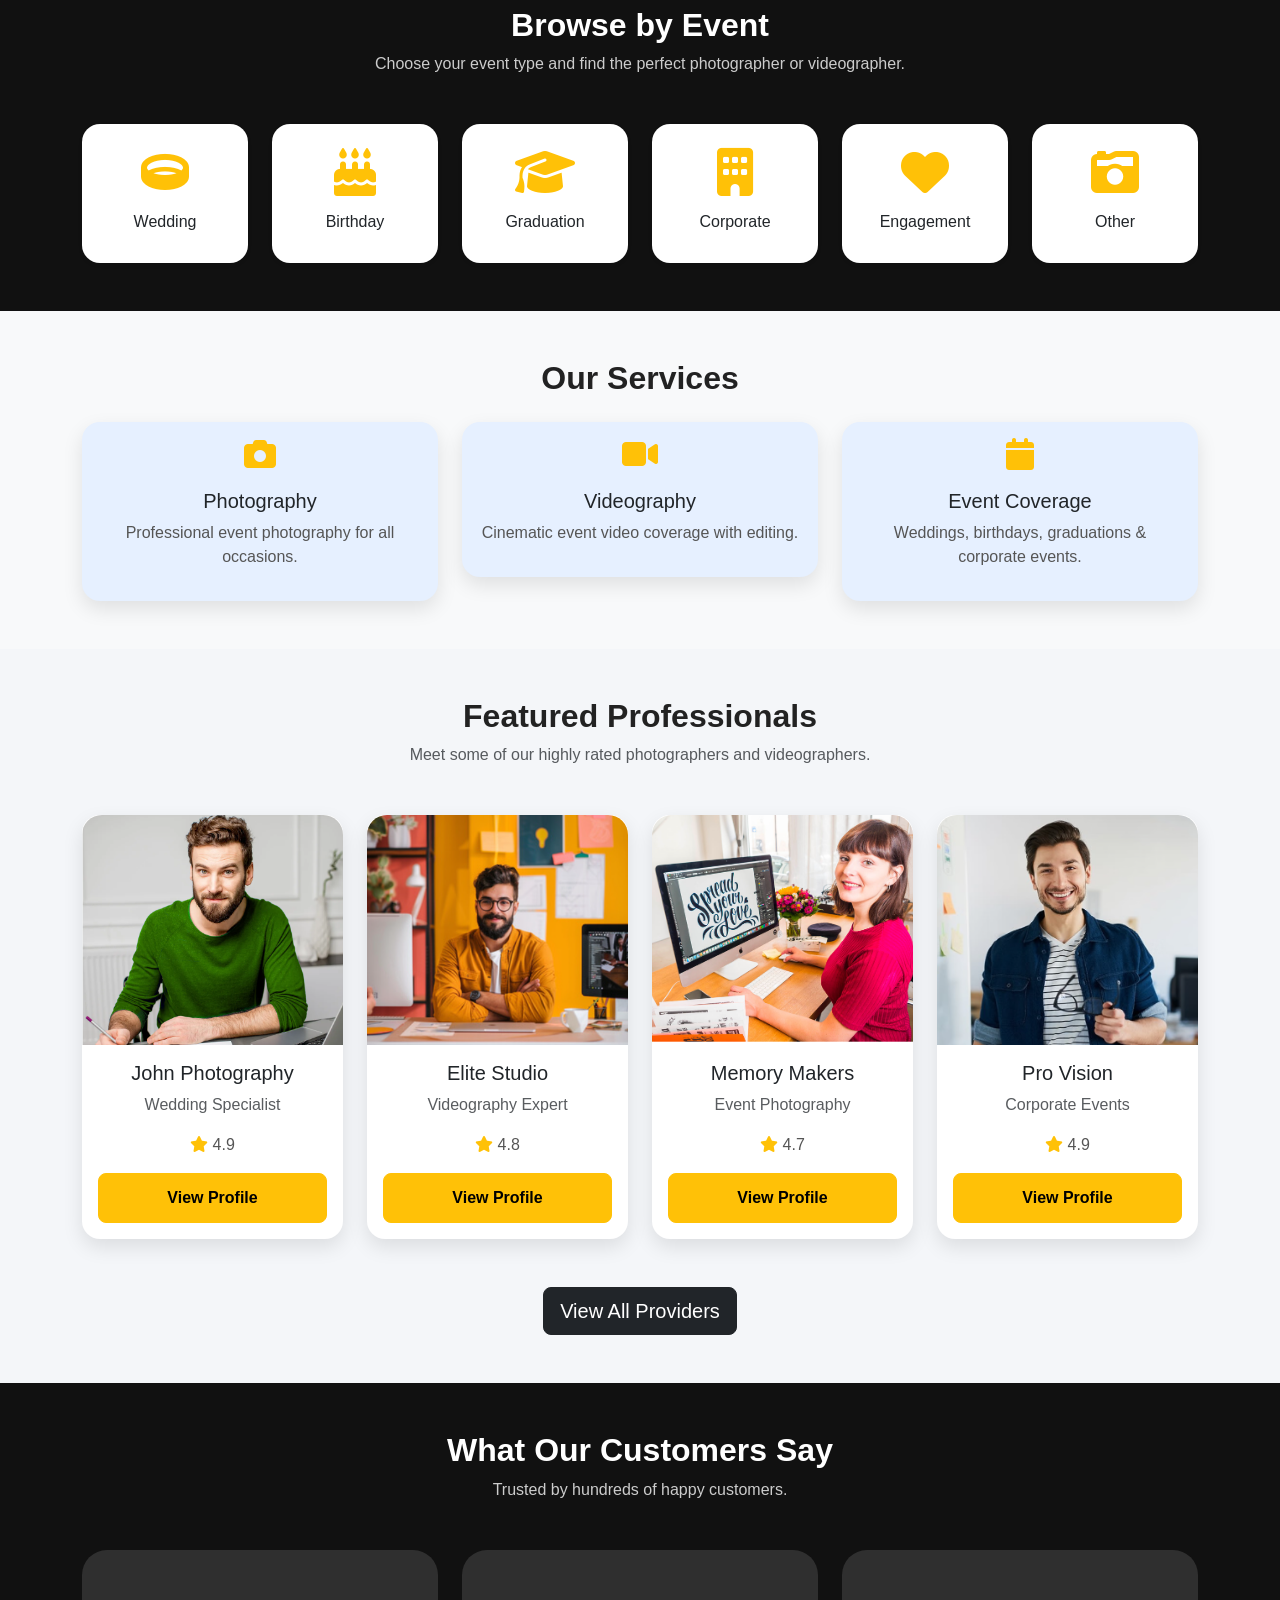
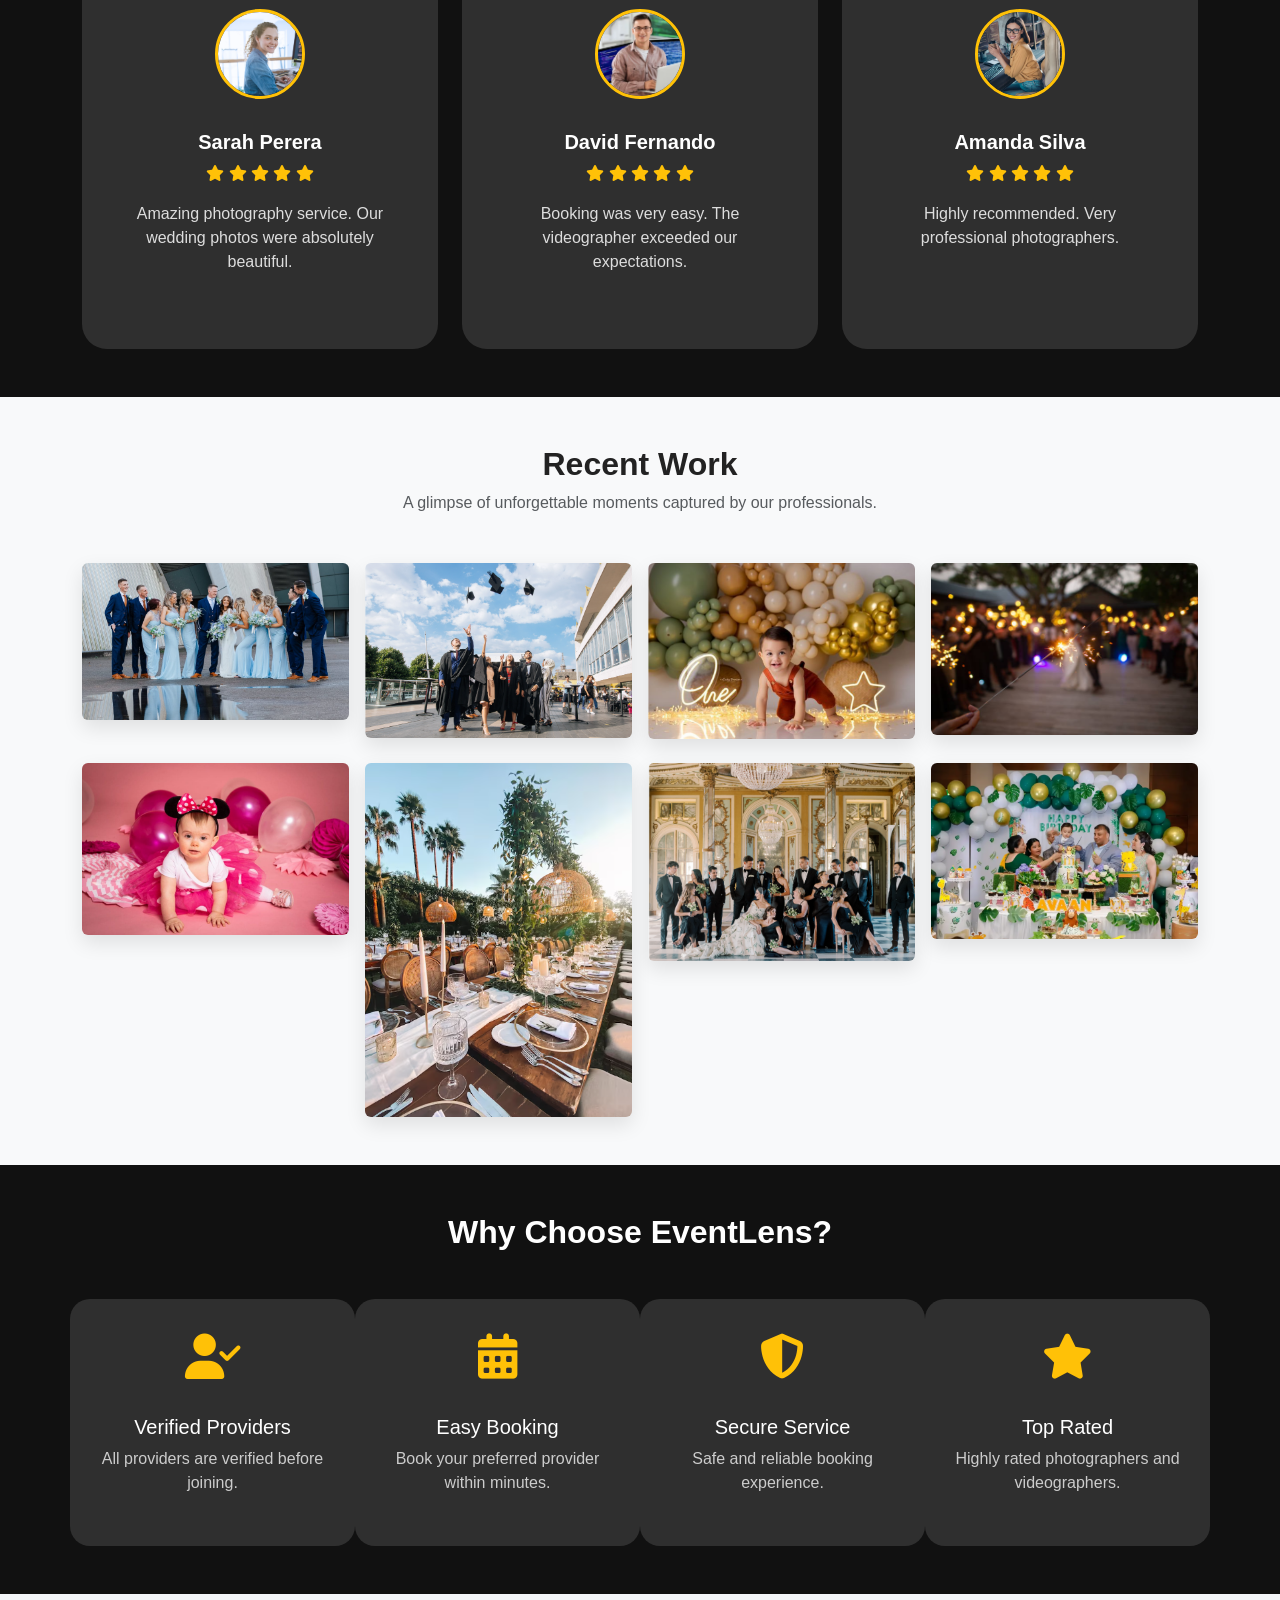
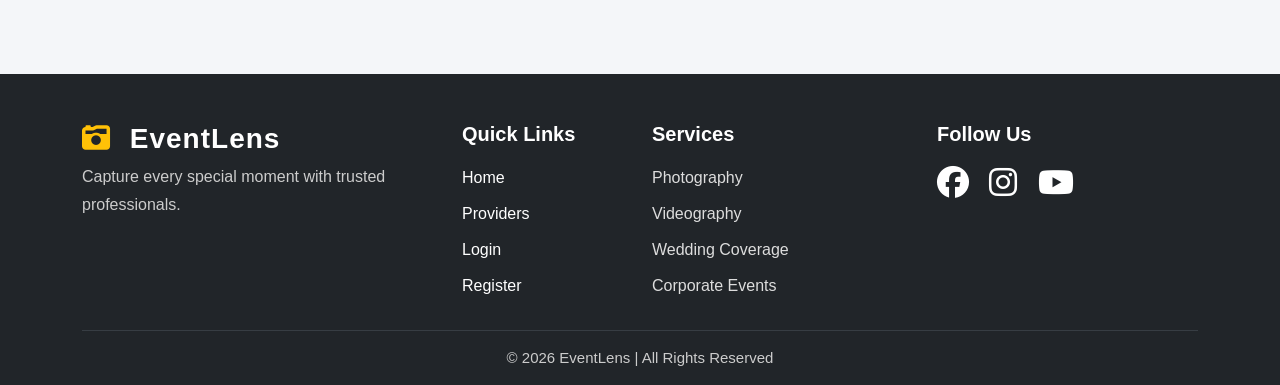
==== commit 0df5f769: "Complete customer booking workflow" ====
--- a/src/main/resources/static/index.html
+++ b/src/main/resources/static/index.html
@@ -31,23 +31,21 @@
 
         <div class="collapse navbar-collapse" id="navMenu">
             <ul class="navbar-nav ms-auto">
-                <li class="nav-item"><a class="nav-link" href="#">Home</a></li>
+                <li class="nav-item"><a class="nav-link" href="index.html">Home</a></li>
                 <li class="nav-item"><a class="nav-link" href="#services">Services</a></li>
-                <li class="nav-item"><a class="nav-link" href="#providers">Providers</a></li>
+                <li class="nav-item"><a class="nav-link" href="providers.html">Providers</a></li>
                 <li class="nav-item"><a class="nav-link" href="#contact">Contact</a></li>
-                <li class="nav-item">
-                    <a class="btn btn-warning ms-3" href="pages/login.html">Login</a>
-                <li class="nav-item">
-                    <a href="pages/register.html"
-                       class="btn btn-outline-light">
-
+                <div id="authButtons">
+
+                    <a class="btn btn-warning ms-3" href="pages/login.html">
+                        Login
+                    </a>
+
+                    <a class="btn btn-outline-light ms-2" href="pages/register.html">
                         Register
-
                     </a>
 
-                </li>
-
-                </li>
+                </div>
             </ul>
         </div>
     </div>
@@ -71,35 +69,23 @@
         </h1>
 
         <p class="hero-subtext">
-
-
             <br> Book trusted photographers & videographers
             <br>for weddings,birthdays, graduations, corporate events and </br>
             unforgettable celebrations.
-
-
-
         </p>
 
-        <a href="providers.html"
-           class="btn btn-warning btn-lg me-3">
-
+        <a href="#" onclick="goToBooking()" class="btn btn-warning btn-lg me-3">
             <i class="fa-solid fa-magnifying-glass"></i>
-
             Find Providers
-
         </a>
 
         <a href="#services"
            class="btn btn-outline-light btn-lg">
-
             Explore Services
-
         </a>
     </div>
 
 </header>
-
 
 
 <!-- ================= STATISTICS ================= -->
@@ -321,139 +307,6 @@
     </div>
 </section>
 
-
-<!-- ================= POPULAR PACKAGES ================= -->
-
-<section class="py-5 package-section packages-border">
-
-    <div class="container">
-
-        <div class="text-center mb-5">
-
-            <h2 class="fw-bold">
-                Popular Packages
-            </h2>
-
-            <p class="text-muted">
-                Choose the package that best fits your event.
-            </p>
-
-        </div>
-
-        <div class="row g-4">
-
-            <div class="col-lg-4">
-
-                <div class="card package-card">
-
-                    <div class="card-body p-5">
-
-                        <h3>Basic</h3>
-
-                        <h2 class="text-warning fw-bold">
-                            Rs.15,000
-                        </h2>
-
-                        <hr>
-
-                        <p>2 Hours Coverage</p>
-
-                        <p>50 Edited Photos</p>
-
-                        <p>Online Gallery</p>
-
-                        <a href="providers.html"
-                           class="btn btn-outline-warning">
-
-                            Book Now
-
-                        </a>
-
-                    </div>
-
-                </div>
-
-            </div>
-
-            <div class="col-lg-4">
-
-                <div class="card shadow border-warning border-3 text-center h-100">
-
-                    <div class="card-body p-5">
-
-<span class="badge bg-warning mb-3">
-
-Most Popular
-
-</span>
-
-                        <h3>Standard</h3>
-
-                        <h2 class="text-warning fw-bold">
-                            Rs.35,000
-                        </h2>
-
-                        <hr>
-
-                        <p>5 Hours Coverage</p>
-
-                        <p>200 Photos</p>
-
-                        <p>Highlight Video</p>
-
-                        <a href="providers.html"
-                           class="btn btn-warning">
-
-                            Book Now
-
-                        </a>
-
-                    </div>
-
-                </div>
-
-            </div>
-
-            <div class="col-lg-4">
-
-                <div class="card package-card popular-package">
-
-                    <div class="card-body p-5">
-
-                        <h3>Premium</h3>
-
-                        <h2 class="text-warning fw-bold">
-                            Rs.60,000
-                        </h2>
-
-                        <hr>
-
-                        <p>Full Day Coverage</p>
-
-                        <p>Unlimited Photos</p>
-
-                        <p>Cinematic Video</p>
-
-                        <a href="providers.html"
-                           class="btn btn-outline-warning">
-
-                            Book Now
-
-                        </a>
-
-                    </div>
-
-                </div>
-
-            </div>
-
-        </div>
-
-    </div>
-
-</section>
-
-
 <!-- ================= FEATURED PROVIDERS ================= -->
 
 <section id="providers" class="py-5">
@@ -995,65 +848,8 @@
 
 <script src="https://cdn.jsdelivr.net/npm/bootstrap@5.3.3/dist/js/bootstrap.bundle.min.js"></script>
 
-<!-- Hero Slider -->
-
-<script>
-
-    let slides = document.querySelectorAll(".slide");
-
-    let current = 0;
-
-    function showNextSlide(){
-
-        slides[current].classList.remove("active");
-
-        current=(current+1)%slides.length;
-
-        slides[current].classList.add("active");
-
-    }
-
-    setInterval(showNextSlide,4000);
-
-</script>
-
-
-
-<script>
-
-    const sections = document.querySelectorAll("section, footer");
-    const navLinks = document.querySelectorAll(".nav-link");
-
-    window.addEventListener("scroll", () => {
-
-        let current = "";
-
-        sections.forEach(section => {
-
-            const sectionTop = section.offsetTop - 100;
-
-            if(scrollY >= sectionTop){
-                current = section.getAttribute("id");
-            }
-
-        });
-
-
-        navLinks.forEach(link => {
-
-            link.classList.remove("active");
-
-            if(link.getAttribute("href") === "#" + current){
-
-                link.classList.add("active");
-
-            }
-
-        });
-
-    });
-
-</script>
+
+<script src="js/index.js"></script>
 
 </body>
 </html>
